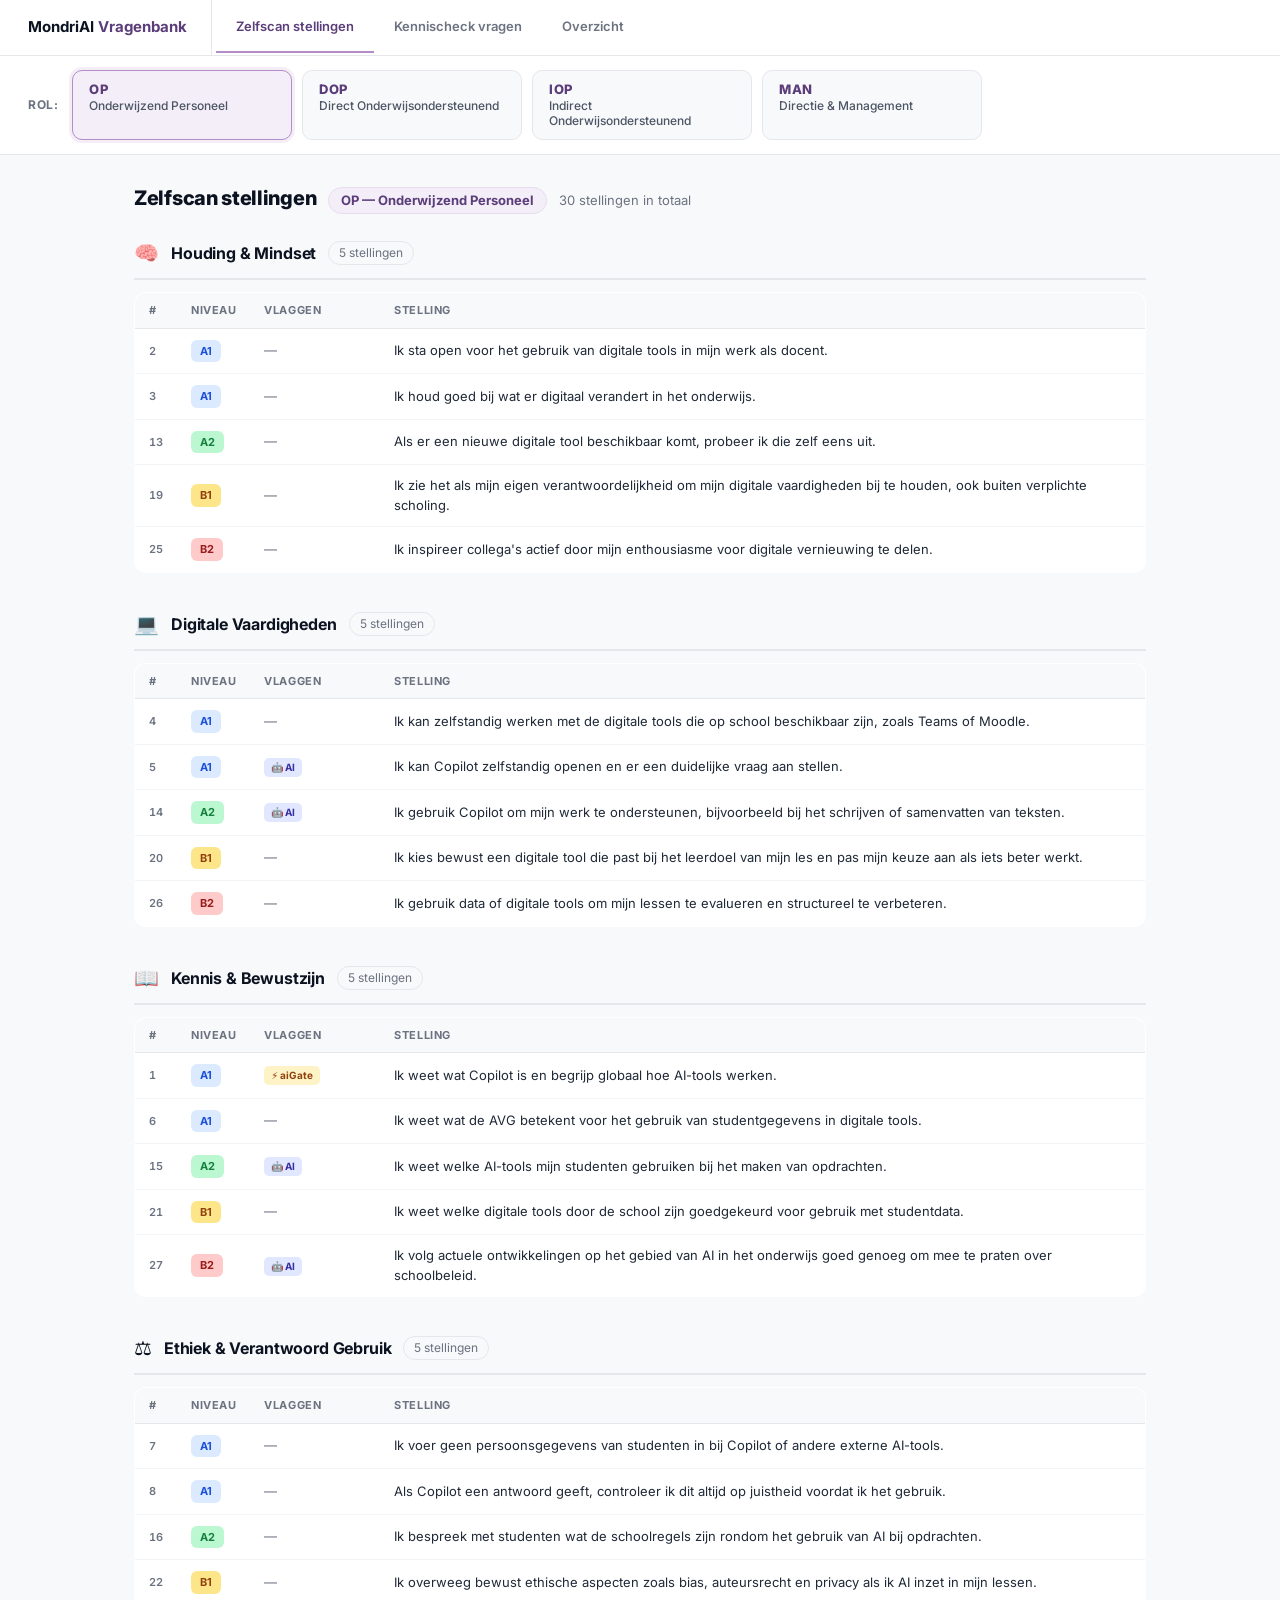
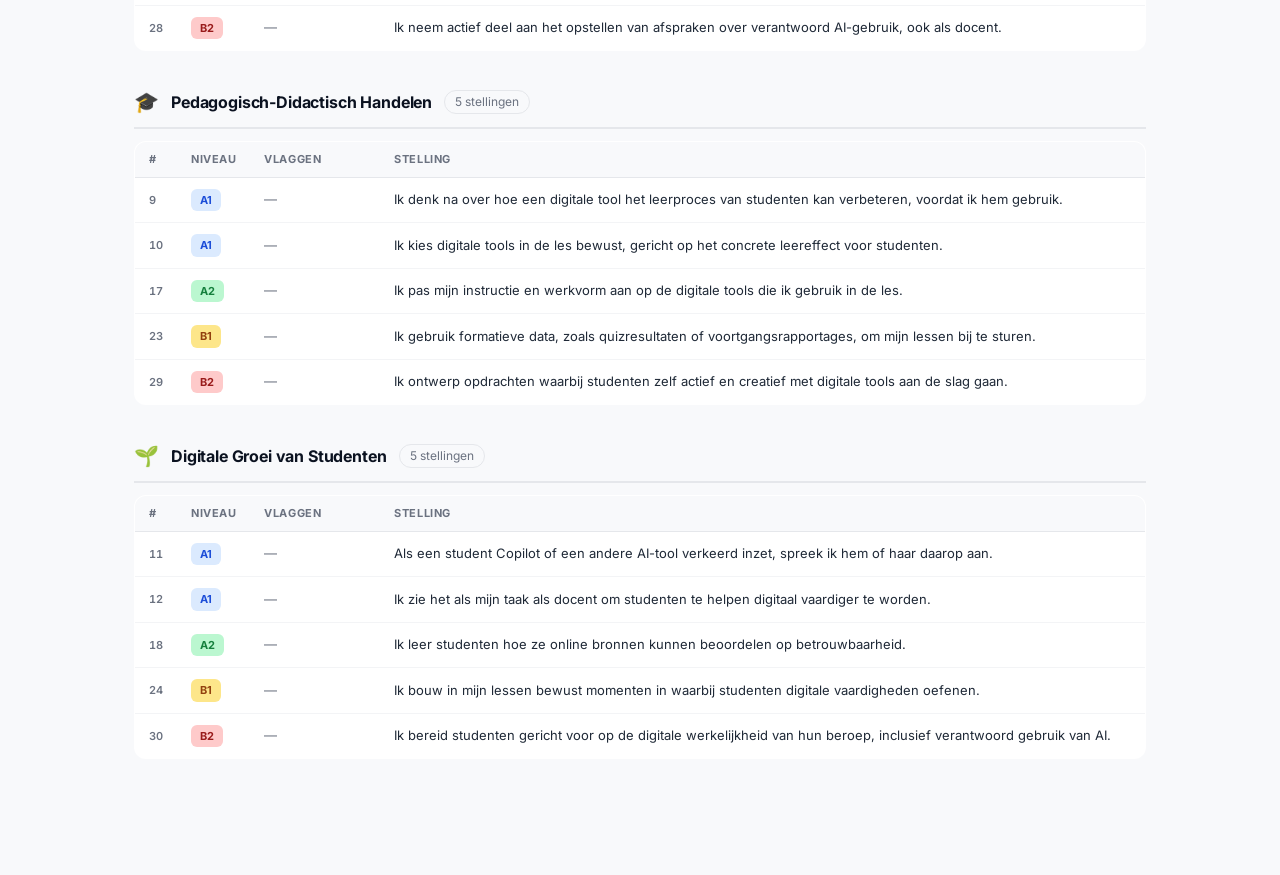
==== vragenbank.html @ 880697a1 "Add files via upload" ====
<!DOCTYPE html>
<html lang="nl">
<head>
<meta charset="UTF-8">
<meta name="viewport" content="width=device-width, initial-scale=1.0">
<title>Vragenbank – MondriAI Zelfscan</title>
<link rel="preconnect" href="https://fonts.googleapis.com">
<link href="https://fonts.googleapis.com/css2?family=Inter:wght@400;500;600;700;800&display=swap" rel="stylesheet">
<style>
*, *::before, *::after { box-sizing: border-box; margin: 0; padding: 0; }
:root {
  --bg: #F8F9FB;
  --surface: #FFFFFF;
  --ink: #0B1220;
  --ink-2: #1F2937;
  --ink-3: #4B5563;
  --ink-mute: #6B7280;
  --line: #E5E7EB;
  --accent: #B48CC8;
  --accent-ink: #5B3D7A;
  --accent-tint: #F3EEF8;
  --green: #46C891;
  --green-tint: #EDFAF4;
  --lv-a1: #DBEAFE; --lv-a1-ink: #1D4ED8;
  --lv-a2: #BBF7D0; --lv-a2-ink: #15803D;
  --lv-b1: #FDE68A; --lv-b1-ink: #92400E;
  --lv-b2: #FECACA; --lv-b2-ink: #991B1B;
}
body {
  font-family: "Inter", system-ui, sans-serif;
  background: var(--bg); color: var(--ink);
  font-size: 14px; line-height: 1.5;
  -webkit-font-smoothing: antialiased;
}

/* ── TOPBAR ── */
.topbar {
  position: sticky; top: 0; z-index: 20;
  background: #fff; border-bottom: 1px solid var(--line);
  padding: 0 28px;
  display: flex; align-items: center; gap: 0;
}
.logo { font-size: 15px; font-weight: 700; color: var(--ink); padding: 16px 24px 16px 0; white-space: nowrap; border-right: 1px solid var(--line); margin-right: 4px; }
.logo span { color: var(--accent-ink); }
.tab-nav { display: flex; }
.tab-btn {
  padding: 17px 20px; font-size: 13px; font-weight: 600;
  color: var(--ink-mute); cursor: pointer; background: none; border: none;
  border-bottom: 2px solid transparent; font-family: inherit;
  transition: color .15s, border-color .15s; white-space: nowrap;
}
.tab-btn:hover { color: var(--ink); }
.tab-btn.active { color: var(--accent-ink); border-bottom-color: var(--accent); }

/* ── ROL SELECTOR BALK ── */
.role-bar {
  background: #fff; border-bottom: 1px solid var(--line);
  padding: 14px 28px; display: flex; align-items: center; gap: 10px;
}
.role-bar-label { font-size: 12px; font-weight: 700; color: var(--ink-mute); text-transform: uppercase; letter-spacing: .05em; margin-right: 4px; white-space: nowrap; }
.role-card-btn {
  display: flex; flex-direction: column; gap: 1px;
  padding: 10px 16px; border-radius: 10px; cursor: pointer;
  border: 1.5px solid var(--line); background: var(--bg);
  font-family: inherit; text-align: left; transition: all .12s; flex: 1; max-width: 220px;
}
.role-card-btn:hover { border-color: var(--accent); background: var(--accent-tint); }
.role-card-btn.active { border-color: var(--accent); background: var(--accent-tint); box-shadow: 0 0 0 3px color-mix(in oklab, var(--accent) 15%, transparent); }
.rc-code { font-size: 13px; font-weight: 800; color: var(--accent-ink); letter-spacing: .02em; }
.rc-name { font-size: 12px; font-weight: 500; color: var(--ink-3); line-height: 1.3; }
.role-bar.hidden { display: none; }

/* ── LAYOUT ── */
.page-body { max-width: 1060px; margin: 0 auto; padding: 28px 24px 80px; }
.section-panel { display: none; }
.section-panel.active { display: block; }

/* ── PANEL HEADER ── */
.panel-header { display: flex; align-items: baseline; gap: 12px; margin-bottom: 24px; }
.panel-title { font-size: 20px; font-weight: 800; color: var(--ink); letter-spacing: -.015em; }
.panel-role-badge {
  font-size: 13px; font-weight: 700; color: var(--accent-ink);
  background: var(--accent-tint); border: 1px solid color-mix(in oklab, var(--accent) 30%, white);
  padding: 3px 12px; border-radius: 999px;
}
.panel-count { font-size: 13px; color: var(--ink-mute); }

/* ── DOMAIN BLOCK ── */
.domain-block { margin-bottom: 36px; }
.domain-head {
  display: flex; align-items: center; gap: 12px; margin-bottom: 12px;
  padding-bottom: 10px; border-bottom: 2px solid var(--line);
}
.domain-icon { font-size: 20px; }
.domain-title { font-size: 16px; font-weight: 700; color: var(--ink); letter-spacing: -.01em; }
.domain-count { font-size: 12px; color: var(--ink-mute); background: var(--bg); border: 1px solid var(--line); border-radius: 999px; padding: 2px 10px; }

/* ── STELLING TABLE ── */
.stelling-table { width: 100%; border-collapse: collapse; font-size: 13px; background: var(--surface); border-radius: 12px; overflow: hidden; border: 1px solid var(--line); }
.stelling-table th {
  text-align: left; padding: 9px 14px; font-size: 11px; font-weight: 700;
  text-transform: uppercase; letter-spacing: .05em; color: var(--ink-mute);
  background: var(--bg); border-bottom: 1px solid var(--line);
}
.stelling-table td { padding: 11px 14px; border-bottom: 1px solid #F3F4F6; vertical-align: middle; }
.stelling-table tr:last-child td { border-bottom: none; }
.stelling-table tr:hover td { background: #FAFBFC; }
.lv-badge {
  display: inline-flex; align-items: center; justify-content: center;
  font-size: 11px; font-weight: 700; border-radius: 6px; padding: 3px 9px; white-space: nowrap;
}
.lv-A1 { background: var(--lv-a1); color: var(--lv-a1-ink); }
.lv-A2 { background: var(--lv-a2); color: var(--lv-a2-ink); }
.lv-B1 { background: var(--lv-b1); color: var(--lv-b1-ink); }
.lv-B2 { background: var(--lv-b2); color: var(--lv-b2-ink); }
.flag { display: inline-flex; align-items: center; gap: 3px; font-size: 10px; font-weight: 700; border-radius: 5px; padding: 2px 7px; white-space: nowrap; }
.flag-gate { background: #FEF3C7; color: #92400E; }
.flag-ai   { background: #E0E7FF; color: #3730A3; }
.stelling-text { color: var(--ink-2); line-height: 1.5; }
.stelling-num  { font-size: 11px; color: var(--ink-mute); font-weight: 600; font-variant-numeric: tabular-nums; }

/* ── KQ CARDS ── */
.kq-grid { display: flex; flex-direction: column; gap: 14px; }
.kq-card { background: var(--surface); border: 1px solid var(--line); border-radius: 14px; padding: 20px 22px; }
.kq-card-head { display: flex; align-items: center; gap: 10px; margin-bottom: 12px; }
.kq-q-text { font-size: 15px; font-weight: 700; color: var(--ink); line-height: 1.45; margin-bottom: 14px; }
.kq-options { display: flex; flex-direction: column; gap: 7px; }
.kq-option {
  padding: 10px 14px; border-radius: 9px; font-size: 13px; line-height: 1.45;
  border: 1.5px solid var(--line); color: var(--ink-3);
  display: flex; align-items: flex-start; gap: 10px;
}
.kq-option.is-correct { border-color: var(--green); background: var(--green-tint); color: var(--ink); font-weight: 600; }
.opt-letter {
  min-width: 22px; height: 22px; border-radius: 6px; display: grid; place-items: center;
  font-size: 11px; font-weight: 700; background: var(--line); color: var(--ink-mute);
  flex-shrink: 0; margin-top: 1px;
}
.is-correct .opt-letter { background: var(--green); color: #fff; }
.kq-exp-text { margin-top: 12px; padding: 10px 14px; background: var(--green-tint); border: 1px solid #A7F3D0; border-radius: 9px; font-size: 12px; color: var(--ink-3); line-height: 1.55; }

/* ── OVERZICHT ── */
.summary-grid { display: grid; grid-template-columns: repeat(4, 1fr); gap: 14px; margin-bottom: 36px; }
.summary-card { background: var(--surface); border: 1px solid var(--line); border-radius: 14px; padding: 18px 20px; }
.summary-role { font-size: 24px; font-weight: 800; color: var(--accent-ink); letter-spacing: -.02em; }
.summary-name { font-size: 12px; font-weight: 600; color: var(--ink-3); margin: 2px 0 10px; line-height: 1.3; }
.summary-row { display: flex; justify-content: space-between; font-size: 12px; color: var(--ink-mute); padding: 5px 0; border-top: 1px solid var(--line); }
.summary-row span { font-weight: 700; color: var(--ink-2); }

.level-table { width: 100%; border-collapse: collapse; font-size: 13px; background: var(--surface); border-radius: 12px; overflow: hidden; border: 1px solid var(--line); }
.level-table th { text-align: left; padding: 8px 14px; font-size: 11px; font-weight: 700; text-transform: uppercase; letter-spacing: .05em; color: var(--ink-mute); background: var(--bg); border-bottom: 1px solid var(--line); }
.level-table td { padding: 10px 14px; border-bottom: 1px solid #F3F4F6; }
.level-table tr:last-child td { border-bottom: none; }

@media print {
  .topbar, .role-bar { display: none !important; }
  .section-panel { display: block !important; }
  .kq-card { break-inside: avoid; }
}
</style>
</head>
<body>

<!-- stubs die app.js nodig heeft bij initialisatie -->
<div id="rolesGrid" style="display:none"></div>
<div id="themeGrid" style="display:none"></div>
<div id="tbCenter"  style="display:none"></div>
<div id="tbEnd"     style="display:none"></div>

<!-- ── TOPBAR ── -->
<header class="topbar">
  <div class="logo">MondriAI <span>Vragenbank</span></div>
  <nav class="tab-nav">
    <button class="tab-btn active" onclick="switchTab('stellingen')">Zelfscan stellingen</button>
    <button class="tab-btn"        onclick="switchTab('kennischeck')">Kennischeck vragen</button>
    <button class="tab-btn"        onclick="switchTab('overzicht')">Overzicht</button>
  </nav>
</header>

<!-- ── ROL SELECTOR ── -->
<div class="role-bar" id="roleBar">
  <div class="role-bar-label">Rol:</div>
  <div id="roleCards"></div>
</div>

<div class="page-body">
  <div id="panel-stellingen" class="section-panel active"></div>
  <div id="panel-kennischeck" class="section-panel"></div>
  <div id="panel-overzicht"   class="section-panel"></div>
</div>

<script src="app.js"></script>
<script>
const LETTERS = ['A','B','C','D'];
let currentRole = 'OP';
let currentTab  = 'stellingen';

// ── TABS ──────────────────────────────────────────────
function switchTab(tab) {
  currentTab = tab;
  document.querySelectorAll('.tab-btn').forEach((b,i) => {
    b.classList.toggle('active', ['stellingen','kennischeck','overzicht'][i] === tab);
  });
  document.querySelectorAll('.section-panel').forEach(p => p.classList.remove('active'));
  document.getElementById('panel-' + tab).classList.add('active');
  // Verberg rol-balk op overzicht (toont toch alle rollen)
  document.getElementById('roleBar').classList.toggle('hidden', tab === 'overzicht');
  renderCurrent();
}

// ── ROL WISSELEN ──────────────────────────────────────
function switchRole(role) {
  currentRole = role;
  document.querySelectorAll('.role-card-btn').forEach(b => b.classList.toggle('active', b.dataset.role === role));
  renderCurrent();
}

function renderCurrent() {
  if (currentTab === 'stellingen') renderStellingen(currentRole);
  if (currentTab === 'kennischeck') renderKennischeck(currentRole);
  if (currentTab === 'overzicht') renderOverzicht();
}

// ── ROL KAARTJES ─────────────────────────────────────
function initRoleCards() {
  const wrap = document.getElementById('roleCards');
  wrap.style.cssText = 'display:flex;gap:10px;flex:1';
  wrap.innerHTML = Object.entries(ROLES).map(([k, r]) => `
    <button class="role-card-btn${k===currentRole?' active':''}" data-role="${k}" onclick="switchRole('${k}')">
      <div class="rc-code">${k}</div>
      <div class="rc-name">${r.name}</div>
    </button>`).join('');
}

// ── ZELFSCAN STELLINGEN ───────────────────────────────
function renderStellingen(role) {
  const doms  = Object.keys(Q[role]);
  const flatQ = buildQ(role);
  const panel = document.getElementById('panel-stellingen');
  const roleName = ROLES[role].name;

  let html = `<div class="panel-header">
    <div class="panel-title">Zelfscan stellingen</div>
    <div class="panel-role-badge">${role} — ${roleName}</div>
    <div class="panel-count">${flatQ.length} stellingen in totaal</div>
  </div>`;

  doms.forEach(dom => {
    const domQs = flatQ.map((q, i) => ({...q, _seq: i+1})).filter(q => q.dom === dom);
    const label  = DOM_LABELS[role][dom];

    html += `<div class="domain-block">
      <div class="domain-head">
        <span class="domain-icon">${DOM_ICONS[dom]}</span>
        <span class="domain-title">${label}</span>
        <span class="domain-count">${domQs.length} stellingen</span>
      </div>
      <table class="stelling-table">
        <thead><tr>
          <th style="width:36px">#</th>
          <th style="width:72px">Niveau</th>
          <th style="width:130px">Vlaggen</th>
          <th>Stelling</th>
        </tr></thead>
        <tbody>
          ${domQs.map(q => {
            const flags = [];
            if (q.aiGate) flags.push('<span class="flag flag-gate">⚡ aiGate</span>');
            if (q.ai)     flags.push('<span class="flag flag-ai">🤖 AI</span>');
            return `<tr>
              <td class="stelling-num">${q._seq}</td>
              <td><span class="lv-badge lv-${q.lv}">${q.lv}</span></td>
              <td style="white-space:nowrap">${flags.join(' ') || '<span style="color:var(--ink-mute)">—</span>'}</td>
              <td class="stelling-text">${q.t}</td>
            </tr>`;
          }).join('')}
        </tbody>
      </table>
    </div>`;
  });

  panel.innerHTML = html;
}

// ── KENNISCHECK VRAGEN ────────────────────────────────
function renderKennischeck(role) {
  const doms  = Object.keys(KQ[role]);
  const panel = document.getElementById('panel-kennischeck');
  const roleName = ROLES[role].name;
  const totalQ = doms.reduce((s, d) => s + KQ[role][d].length, 0);

  let html = `<div class="panel-header">
    <div class="panel-title">Kennischeck vragen</div>
    <div class="panel-role-badge">${role} — ${roleName}</div>
    <div class="panel-count">${totalQ} vragen in totaal · juiste antwoord groen gemarkeerd</div>
  </div>`;

  doms.forEach(dom => {
    const questions = KQ[role][dom];
    const label = DOM_LABELS[role][dom];

    html += `<div class="domain-block">
      <div class="domain-head">
        <span class="domain-icon">${DOM_ICONS[dom]}</span>
        <span class="domain-title">${label}</span>
        <span class="domain-count">${questions.length} vragen</span>
      </div>
      <div class="kq-grid">
        ${questions.map(kq => `
          <div class="kq-card">
            <div class="kq-card-head">
              <span class="lv-badge lv-${kq.lv}">${kq.lv}</span>
            </div>
            <div class="kq-q-text">${kq.q}</div>
            <div class="kq-options">
              ${kq.opts.map((opt, i) => `
                <div class="kq-option${i===kq.c?' is-correct':''}">
                  <div class="opt-letter">${LETTERS[i]}</div>
                  <div>${opt}</div>
                </div>`).join('')}
            </div>
            <div class="kq-exp-text">${kq.exp}</div>
          </div>`).join('')}
      </div>
    </div>`;
  });

  panel.innerHTML = html;
}

// ── OVERZICHT ─────────────────────────────────────────
function renderOverzicht() {
  const panel = document.getElementById('panel-overzicht');

  const summaryCards = Object.keys(ROLES).map(role => {
    const flatQ   = buildQ(role);
    const kqTotal = Object.values(KQ[role]).reduce((s, arr) => s + arr.length, 0);
    const aiGateQ = flatQ.filter(q => q.aiGate).length;
    const aiQ     = flatQ.filter(q => q.ai).length;
    return `<div class="summary-card">
      <div class="summary-role">${role}</div>
      <div class="summary-name">${ROLES[role].name}</div>
      <div class="summary-row">Zelfscan stellingen <span>${flatQ.length}</span></div>
      <div class="summary-row">Kennischeck vragen <span>${kqTotal}</span></div>
      <div class="summary-row">AI-gate vragen <span>${aiGateQ}</span></div>
      <div class="summary-row">AI-afhankelijke stellingen <span>${aiQ}</span></div>
    </div>`;
  }).join('');

  // Niveau-verdeling per domein (voor alle rollen)
  let domTables = '';
  Object.keys(ROLES).forEach(role => {
    const flatQ = buildQ(role);
    const doms  = Object.keys(Q[role]);
    domTables += `<h3 style="font-size:14px;font-weight:700;color:var(--ink-3);margin:28px 0 10px;letter-spacing:.01em">${role} — ${ROLES[role].name}</h3>`;
    domTables += `<table class="level-table" style="margin-bottom:8px">
      <thead><tr>
        <th>Domein</th>
        <th style="width:80px;text-align:center">A1</th>
        <th style="width:80px;text-align:center">A2</th>
        <th style="width:80px;text-align:center">B1</th>
        <th style="width:80px;text-align:center">B2</th>
        <th style="width:80px;text-align:center">Totaal</th>
      </tr></thead>
      <tbody>
        ${doms.map(dom => {
          const label = DOM_LABELS[role][dom];
          const counts = ['A1','A2','B1','B2'].map(lv => Q[role][dom].filter(q => q.lv === lv).length);
          const total  = counts.reduce((s,n) => s+n, 0);
          return `<tr>
            <td style="font-weight:600">${DOM_ICONS[dom]} ${label}</td>
            ${counts.map((n,i) => `<td style="text-align:center"><span class="lv-badge lv-${'A1A2B1B2'.slice(i*2,i*2+2)}">${n}</span></td>`).join('')}
            <td style="text-align:center;font-weight:700;color:var(--ink)">${total}</td>
          </tr>`;
        }).join('')}
      </tbody>
    </table>`;
  });

  panel.innerHTML = `
    <div class="panel-header"><div class="panel-title">Overzicht</div></div>
    <div class="summary-grid">${summaryCards}</div>
    <h2 style="font-size:17px;font-weight:800;color:var(--ink);margin-bottom:4px">Niveau-verdeling per rol en domein</h2>
    <p style="font-size:13px;color:var(--ink-mute);margin-bottom:16px">Aantal stellingen per niveau (zelfscan)</p>
    ${domTables}`;
}

// ── INIT ──────────────────────────────────────────────
initRoleCards();
renderStellingen(currentRole);
</script>
</body>
</html>
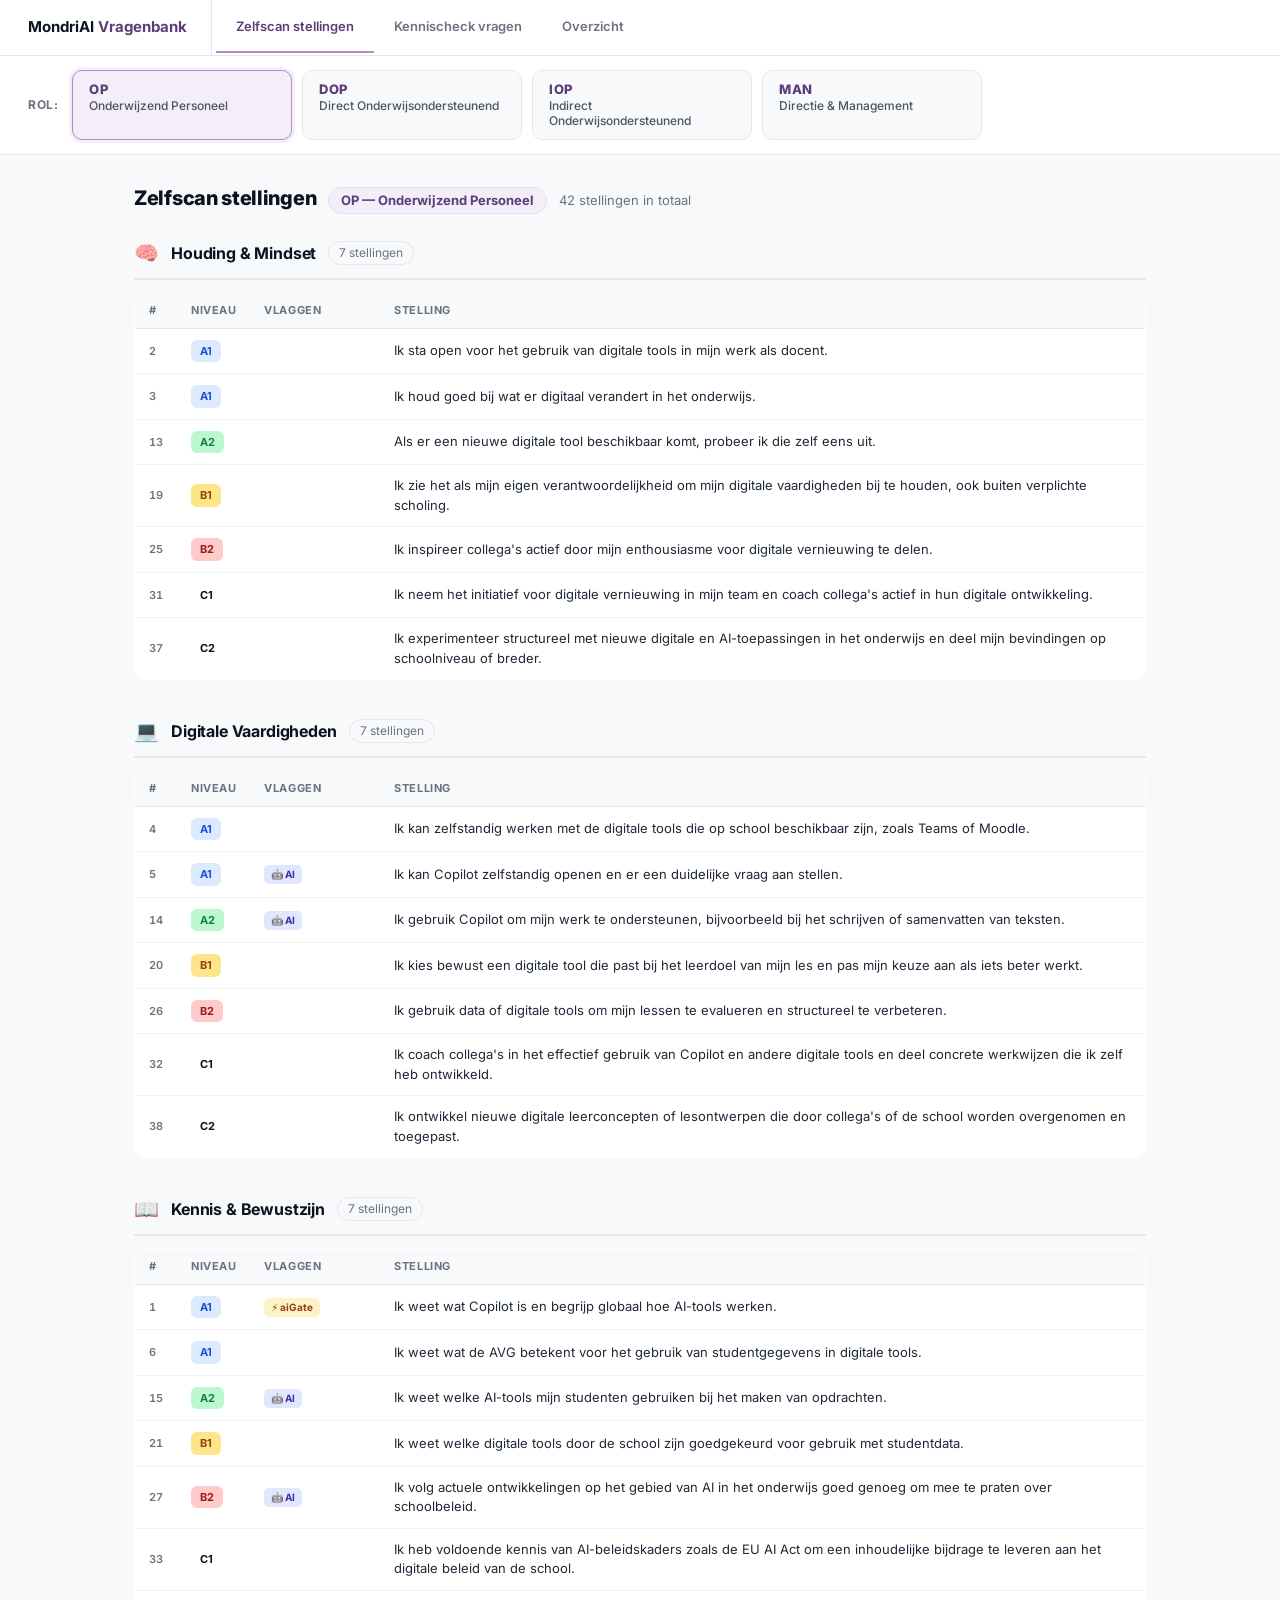
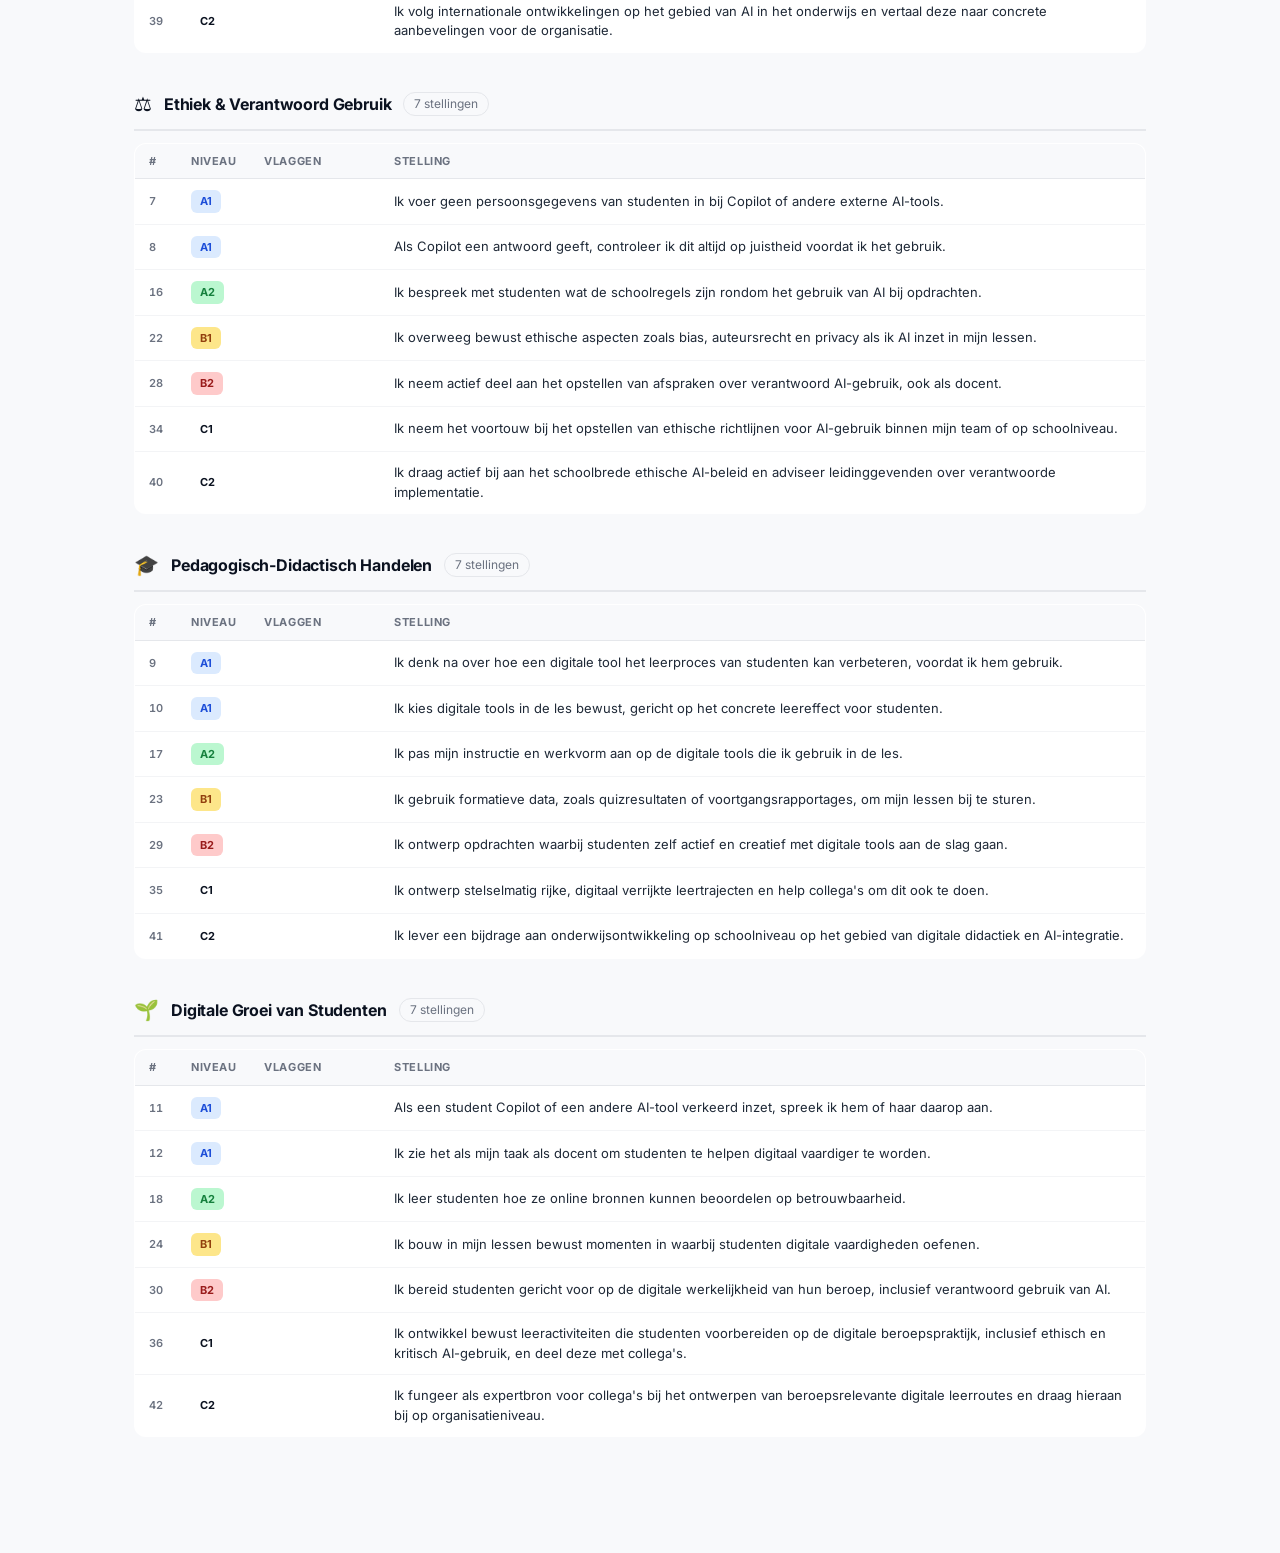
==== commit 405d025c: "Add files via upload" ====
--- a/vragenbank.html
+++ b/vragenbank.html
@@ -270,7 +270,7 @@
             return `<tr>
               <td class="stelling-num">${q._seq}</td>
               <td><span class="lv-badge lv-${q.lv}">${q.lv}</span></td>
-              <td style="white-space:nowrap">${flags.join(' ') || '<span style="color:var(--ink-mute)">—</span>'}</td>
+              <td style="white-space:nowrap">${flags.join(' ')}</td>
               <td class="stelling-text">${q.t}</td>
             </tr>`;
           }).join('')}
